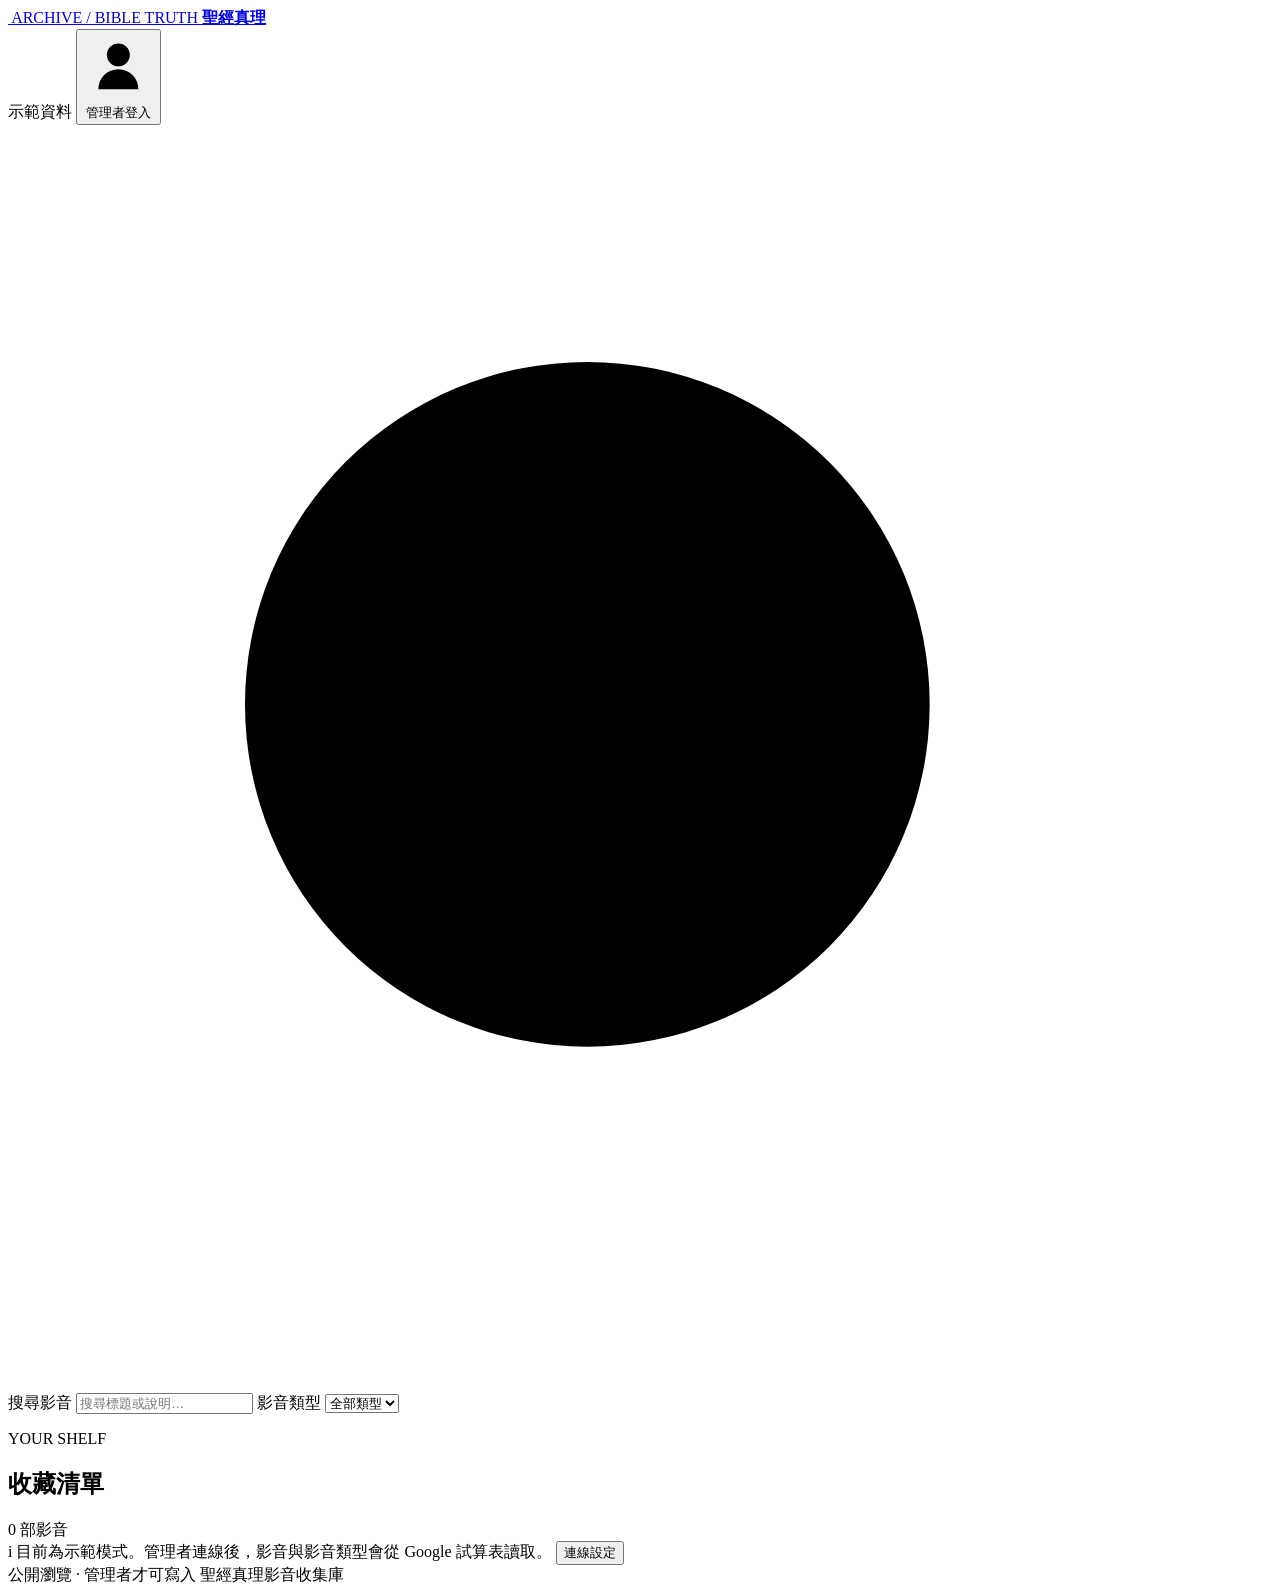
==== index.html @ e0e0f23d "Add files via upload" ====
<!doctype html>
<html lang="zh-Hant">
  <head>
    <meta charset="UTF-8" />
    <meta name="viewport" content="width=device-width, initial-scale=1.0" />
    <meta name="description" content="聖經真理影音收集庫：公開瀏覽、搜尋與依影音類型整理。" />
    <title>聖經真理</title>
    <link rel="preconnect" href="https://fonts.googleapis.com" />
    <link rel="preconnect" href="https://fonts.gstatic.com" crossorigin />
    <link href="https://fonts.googleapis.com/css2?family=Noto+Sans+TC:wght@400;500;600;700&family=Noto+Serif+TC:wght@500;600;700;900&display=swap" rel="stylesheet" />
    <link rel="stylesheet" href="./styles.css" />
    <script src="./app.js" defer></script>
  </head>
  <body>
    <div class="app-shell">
      <header class="topbar">
        <a class="brand" href="./" aria-label="回到聖經真理首頁">
          <img class="brand-mark" src="/manus-storage/church-logo_2bdca3e7.webp" data-fallback="./assets/church-logo.webp" onerror="if (this.dataset.fallback) { this.src = this.dataset.fallback; delete this.dataset.fallback; }" alt="" aria-hidden="true" />
          <span class="brand-text">
            <span class="eyebrow">ARCHIVE / BIBLE TRUTH</span>
            <strong>聖經真理</strong>
          </span>
        </a>
        <div class="top-actions">
          <span id="connectionState" class="status-pill"><span class="status-dot"></span>示範資料</span>
          <button id="loginButton" class="button button-quiet" type="button">
            <svg aria-hidden="true" viewBox="0 0 24 24"><path d="M12 12a4 4 0 1 0 0-8 4 4 0 0 0 0 8Zm7 8a7 7 0 0 0-14 0" /></svg>
            管理者登入
          </button>
          <div id="adminActions" class="admin-actions" hidden>
            <span id="adminName" class="admin-name"></span>
            <button id="logoutButton" class="button button-quiet" type="button">登出</button>
          </div>
        </div>
      </header>

      <main>
        <section class="toolbar" aria-label="影音搜尋與篩選">
          <label class="search-field">
            <svg aria-hidden="true" viewBox="0 0 24 24"><circle cx="11" cy="11" r="6.5" /><path d="m16 16 5 5" /></svg>
            <span class="sr-only">搜尋影音</span>
            <input id="searchInput" type="search" autocomplete="off" placeholder="搜尋標題或說明…" />
          </label>
          <label class="type-field">
            <span class="field-label">影音類型</span>
            <select id="typeFilter" aria-label="依影音類型篩選">
              <option value="all">全部類型</option>
            </select>
          </label>
          <button id="addTypeButton" class="button button-outline admin-only" type="button" hidden>＋ 新增類型</button>
        </section>

        <section class="collection-header">
          <div>
            <p class="eyebrow">YOUR SHELF</p>
            <h2>收藏清單</h2>
          </div>
          <div class="collection-meta">
            <span id="collectionCount">0 部影音</span>
            <button id="addMediaButton" class="button button-primary admin-only" type="button" hidden>＋ 新增影音</button>
          </div>
        </section>

        <div id="demoNotice" class="demo-notice" role="status">
          <span class="notice-icon">i</span>
          <span>目前為示範模式。管理者連線後，影音與影音類型會從 Google 試算表讀取。</span>
          <button id="openSettingsButton" class="text-button" type="button">連線設定</button>
        </div>

        <section id="mediaGrid" class="media-list" aria-live="polite"></section>
      </main>

      <footer class="footer">
        <span>公開瀏覽 · 管理者才可寫入</span>
        <span>聖經真理影音收集庫</span>
      </footer>
    </div>

    <div id="modalBackdrop" class="modal-backdrop" hidden>
      <div id="loginModal" class="modal" role="dialog" aria-modal="true" aria-labelledby="loginTitle" hidden>
        <button class="modal-close" data-close-modal aria-label="關閉">×</button>
        <p class="eyebrow accent">MANAGER ACCESS</p>
        <h2 id="loginTitle">管理者登入</h2>
        <p class="modal-intro">登入後才能新增影音與影音類型。管理者名單由 Google 試算表的 <code>Admins</code> 工作表控制。</p>
        <div id="googleSignInButton" class="google-sign-in"></div>
        <div id="loginMessage" class="inline-message" role="status"></div>
        <details class="connection-details" open>
          <summary>第一次使用？先設定連線</summary>
          <div class="form-stack compact-stack">
            <label>Apps Script Web App URL<input id="appsScriptUrlInput" type="url" placeholder="https://script.google.com/macros/s/…/exec" /></label>
            <label>Google OAuth Client ID<input id="googleClientIdInput" type="text" placeholder="1234567890-abc…apps.googleusercontent.com" /></label>
            <button id="saveSettingsButton" class="button button-outline" type="button">儲存連線設定並讀取</button>
            <p class="helper-text">只使用正式 <code>/exec</code> 網址。這兩項設定保存在本瀏覽器，不會寫入公開程式碼。</p>
          </div>
        </details>
        <div class="preview-login">
          <span>本機預覽用</span>
          <button id="demoAdminButton" class="text-button" type="button">進入示範管理者模式</button>
        </div>
      </div>

      <div id="mediaModal" class="modal" role="dialog" aria-modal="true" aria-labelledby="mediaTitle" hidden>
        <button class="modal-close" data-close-modal aria-label="關閉">×</button>
        <p class="eyebrow accent">ADD TO SHELF</p>
        <h2 id="mediaTitle">新增影音</h2>
        <form id="mediaForm" class="form-stack">
          <label>影音網址<span class="required">*</span><input name="url" required type="url" placeholder="https://www.youtube.com/watch?v=…" /><span id="mediaUrlStatus" class="helper-text" role="status"></span></label>
          <label>影音標題<span class="required">*</span><input name="title" required maxlength="120" placeholder="輸入網址後自動帶入，也可自行修改" /></label>
          <label>縮圖網址<input name="thumbnail" type="url" placeholder="輸入影音網址後自動帶入" /><span id="mediaThumbnailStatus" class="helper-text" role="status"></span></label>
          <label>影音類型<span class="required">*</span><select name="type" id="mediaTypeInput" required></select></label>
          <label>簡短說明<textarea name="description" maxlength="300" rows="3" placeholder="輸入 YouTube 網址後自動帶入影片說明，也可自行修改"></textarea><span id="mediaDescriptionStatus" class="helper-text" role="status"></span></label>
          <div class="form-actions"><button class="button button-outline" data-close-modal type="button">取消</button><button id="mediaSubmitButton" class="button button-primary" type="submit">儲存影音</button></div>
        </form>
      </div>

      <div id="typeModal" class="modal" role="dialog" aria-modal="true" aria-labelledby="typeTitle" hidden>
        <button class="modal-close" data-close-modal aria-label="關閉">×</button>
        <p class="eyebrow accent">CATEGORY MANAGEMENT</p>
        <h2 id="typeTitle">新增影音類型</h2>
        <form id="typeForm" class="form-stack">
          <label>類型名稱<span class="required">*</span><input name="name" required maxlength="40" placeholder="例如：主日講道" /></label>
          <div class="form-actions"><button class="button button-outline" data-close-modal type="button">取消</button><button id="typeSubmitButton" class="button button-primary" type="submit">新增類型</button></div>
        </form>
        <div class="type-management">
          <p class="section-label">現有影音類型</p>
          <div id="typeList" class="type-list" aria-live="polite"></div>
        </div>
      </div>
    </div>

    <div id="toast" class="toast" role="status" aria-live="polite"></div>
  </body>
</html>
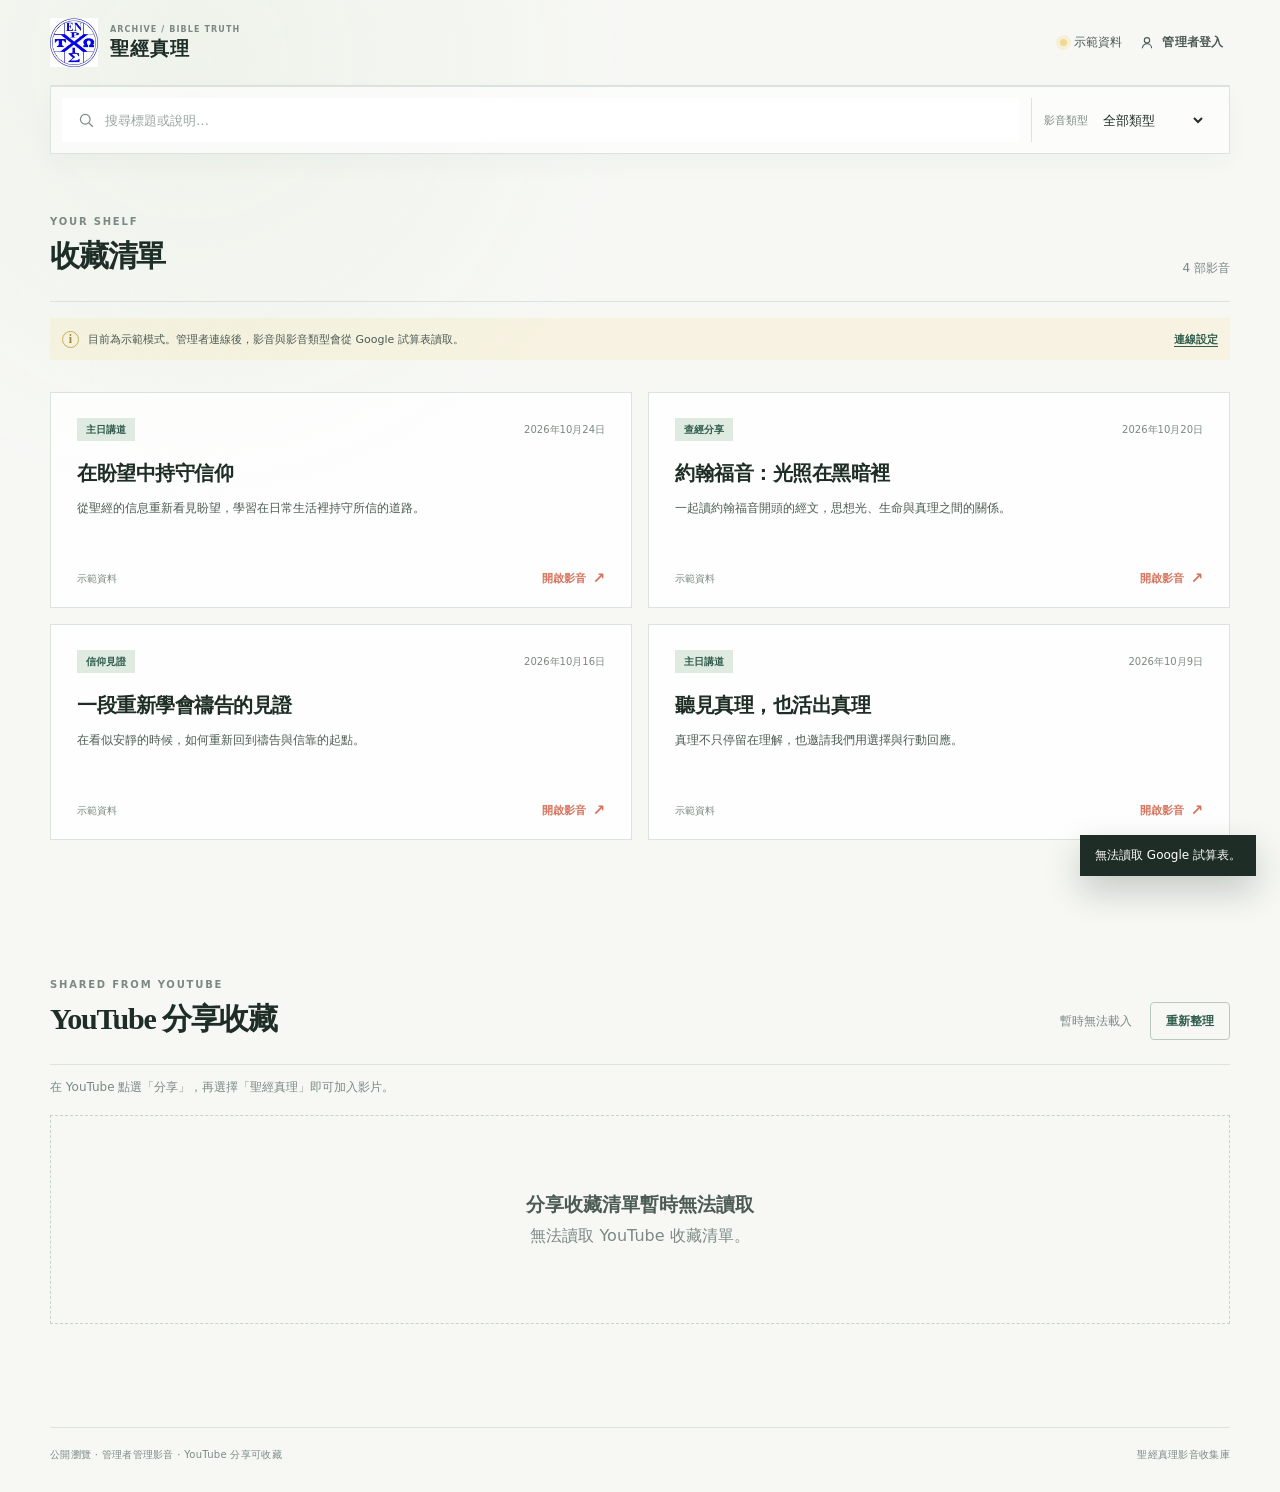
==== commit 62e39051: "Add YouTube share target to PWA" ====
--- a/index.html
+++ b/index.html
@@ -5,6 +5,9 @@
     <meta name="viewport" content="width=device-width, initial-scale=1.0" />
     <meta name="description" content="聖經真理影音收集庫：公開瀏覽、搜尋與依影音類型整理。" />
     <title>聖經真理</title>
+    <meta name="theme-color" content="#2f5c4c" />
+    <link rel="manifest" href="./manifest.json" />
+    <link rel="icon" href="./icons/icon-192.png" type="image/png" />
     <link rel="preconnect" href="https://fonts.googleapis.com" />
     <link rel="preconnect" href="https://fonts.gstatic.com" crossorigin />
     <link href="https://fonts.googleapis.com/css2?family=Noto+Sans+TC:wght@400;500;600;700&family=Noto+Serif+TC:wght@500;600;700;900&display=swap" rel="stylesheet" />
@@ -12,10 +15,10 @@
     <script src="./app.js" defer></script>
   </head>
   <body>
-    <div class="app-shell">
+      <div class="app-shell">
       <header class="topbar">
         <a class="brand" href="./" aria-label="回到聖經真理首頁">
-          <img class="brand-mark" src="/manus-storage/church-logo_2bdca3e7.webp" data-fallback="./assets/church-logo.webp" onerror="if (this.dataset.fallback) { this.src = this.dataset.fallback; delete this.dataset.fallback; }" alt="" aria-hidden="true" />
+          <img class="brand-mark" src="./assets/church-logo.webp" alt="" aria-hidden="true" />
           <span class="brand-text">
             <span class="eyebrow">ARCHIVE / BIBLE TRUTH</span>
             <strong>聖經真理</strong>
@@ -68,10 +71,25 @@
         </div>
 
         <section id="mediaGrid" class="media-list" aria-live="polite"></section>
+
+        <section class="youtube-share-section" aria-labelledby="youtubeShareHeading">
+          <div class="collection-header">
+            <div>
+              <p class="eyebrow">SHARED FROM YOUTUBE</p>
+              <h2 id="youtubeShareHeading">YouTube 分享收藏</h2>
+            </div>
+            <div class="collection-meta">
+              <span id="youtubeShareCount">載入中…</span>
+              <button id="youtubeShareRefresh" class="button button-outline" type="button">重新整理</button>
+            </div>
+          </div>
+          <p class="youtube-share-note">在 YouTube 點選「分享」，再選擇「聖經真理」即可加入影片。</p>
+          <section id="youtubeShareGrid" class="media-list" aria-live="polite"></section>
+        </section>
       </main>
 
       <footer class="footer">
-        <span>公開瀏覽 · 管理者才可寫入</span>
+        <span>公開瀏覽 · 管理者管理影音 · YouTube 分享可收藏</span>
         <span>聖經真理影音收集庫</span>
       </footer>
     </div>
--- a/styles.css
+++ b/styles.css
@@ -0,0 +1,180 @@
+:root {
+  --ink: #1f2d27;
+  --ink-soft: #4c5b54;
+  --muted: #7c8982;
+  --line: #dce3de;
+  --paper: #f7f8f4;
+  --surface: #ffffff;
+  --sage: #dfeae1;
+  --sage-deep: #2f5c4c;
+  --coral: #d7735d;
+  --yellow: #f0d98c;
+  --shadow: 0 20px 50px rgba(26, 53, 42, 0.08);
+  font-family: "Noto Sans TC", system-ui, sans-serif;
+  color: var(--ink);
+  background: var(--paper);
+}
+
+* { box-sizing: border-box; }
+html { min-width: 320px; background: var(--paper); }
+body { margin: 0; min-height: 100vh; background: radial-gradient(circle at 15% 4%, #eef3eb 0, transparent 28rem), var(--paper); }
+button, input, select, textarea { font: inherit; }
+button, a { -webkit-tap-highlight-color: transparent; }
+button { cursor: pointer; }
+button:focus-visible, a:focus-visible, input:focus-visible, select:focus-visible, textarea:focus-visible { outline: 3px solid rgba(215, 115, 93, 0.35); outline-offset: 3px; }
+[hidden] { display: none !important; }
+
+.app-shell { width: min(1180px, calc(100% - 56px)); margin: 0 auto; }
+.topbar { min-height: 86px; display: flex; align-items: center; justify-content: space-between; gap: 24px; border-bottom: 1px solid var(--line); }
+.brand { display: inline-flex; align-items: center; gap: 12px; color: inherit; text-decoration: none; }
+.brand-mark { display: block; flex: 0 0 auto; width: 48px; height: 49px; object-fit: contain; }
+.brand-text { display: flex; flex-direction: column; line-height: 1.15; }
+.brand-text strong { font-family: "Noto Serif TC", serif; font-size: 19px; letter-spacing: 0.06em; }
+.eyebrow { margin: 0 0 9px; color: var(--muted); font-size: 10px; font-weight: 700; letter-spacing: 0.18em; }
+.brand-text .eyebrow { margin-bottom: 4px; font-size: 8px; letter-spacing: 0.14em; }
+.accent { color: var(--coral); }
+.top-actions, .admin-actions { display: flex; align-items: center; gap: 10px; }
+.status-pill { display: inline-flex; align-items: center; gap: 7px; color: var(--ink-soft); font-size: 12px; }
+.status-dot { width: 7px; height: 7px; border-radius: 50%; background: var(--yellow); box-shadow: 0 0 0 4px rgba(240, 217, 140, 0.28); }
+.status-pill.connected .status-dot { background: #56a57a; box-shadow: 0 0 0 4px rgba(86, 165, 122, 0.18); }
+.button { display: inline-flex; align-items: center; justify-content: center; gap: 7px; min-height: 38px; padding: 0 15px; border: 1px solid transparent; border-radius: 4px; font-size: 12px; font-weight: 700; letter-spacing: 0.01em; transition: transform 160ms ease, background 160ms ease, border-color 160ms ease; }
+.button:hover { transform: translateY(-1px); }
+.button svg { width: 16px; height: 16px; fill: none; stroke: currentColor; stroke-width: 1.7; }
+.button-primary { color: #fff; background: var(--sage-deep); }
+.button-primary:hover { background: #234c3d; }
+.button-outline { color: var(--sage-deep); border-color: #b8cabc; background: transparent; }
+.button-outline:hover { background: var(--sage); }
+.button-quiet { color: var(--ink-soft); background: transparent; border-color: transparent; padding-right: 6px; padding-left: 6px; }
+.button-quiet:hover { color: var(--sage-deep); background: rgba(223, 234, 225, 0.65); }
+.admin-name { max-width: 140px; overflow: hidden; color: var(--sage-deep); font-size: 12px; font-weight: 700; text-overflow: ellipsis; white-space: nowrap; }
+
+.hero-section { display: flex; align-items: flex-end; justify-content: space-between; gap: 40px; min-height: 344px; padding: 76px 0 65px; }
+.hero-copy { max-width: 750px; }
+.hero-copy h1 { margin: 0; font-family: "Noto Serif TC", serif; font-size: clamp(46px, 7.4vw, 90px); font-weight: 900; letter-spacing: -0.08em; line-height: 1.09; }
+.hero-copy h1 em { color: var(--sage-deep); font-style: normal; }
+.hero-lede { max-width: 440px; margin: 28px 0 0 7px; color: var(--ink-soft); font-size: 14px; line-height: 1.9; }
+.hero-note { display: flex; align-items: flex-start; gap: 13px; min-width: 132px; padding-bottom: 4px; color: var(--coral); font-family: "Noto Serif TC", serif; font-size: 13px; line-height: 1.75; transform: rotate(-4deg); }
+.note-line { display: block; width: 27px; height: 1px; margin-top: 9px; background: var(--coral); }
+
+.toolbar { display: flex; align-items: stretch; gap: 12px; padding: 11px; border: 1px solid var(--line); background: rgba(255, 255, 255, 0.64); box-shadow: 0 10px 24px rgba(44, 70, 58, 0.03); }
+.search-field { display: flex; align-items: center; flex: 1; min-width: 180px; gap: 10px; padding: 0 14px; background: var(--surface); border: 1px solid transparent; }
+.search-field:focus-within { border-color: #aac2b0; }
+.search-field svg { width: 18px; height: 18px; flex: 0 0 auto; fill: none; stroke: var(--muted); stroke-width: 1.6; }
+.search-field input { width: 100%; height: 42px; padding: 0; border: 0; outline: none; color: var(--ink); background: transparent; font-size: 13px; }
+.search-field input::placeholder { color: #9ba6a0; }
+.type-field { display: flex; align-items: center; gap: 8px; padding: 0 12px; border-left: 1px solid var(--line); }
+.field-label { color: var(--muted); font-size: 11px; white-space: nowrap; }
+.type-field select, .form-stack select { min-width: 110px; height: 40px; padding: 0 25px 0 3px; border: 0; color: var(--ink); background: transparent; outline: 0; font-size: 13px; }
+.toolbar .button { align-self: center; white-space: nowrap; }
+
+.collection-header { display: flex; align-items: flex-end; justify-content: space-between; gap: 24px; padding: 62px 0 24px; border-bottom: 1px solid var(--line); }
+.collection-header h2 { margin: 0; font-family: "Noto Serif TC", serif; font-size: 30px; letter-spacing: -0.04em; }
+.collection-meta { display: flex; align-items: center; gap: 18px; color: var(--muted); font-size: 12px; }
+
+.demo-notice { display: flex; align-items: center; gap: 9px; min-height: 42px; margin: 16px 0 14px; padding: 0 12px; color: var(--ink-soft); background: rgba(240, 217, 140, 0.18); font-size: 11px; }
+.notice-icon { display: grid; place-items: center; width: 17px; height: 17px; flex: 0 0 auto; border: 1px solid #c8ad58; border-radius: 50%; color: #a1822e; font-family: serif; font-size: 12px; font-weight: 700; }
+.text-button { margin-left: auto; padding: 0; border: 0; color: var(--sage-deep); background: transparent; font-size: 11px; font-weight: 700; text-decoration: underline; text-underline-offset: 3px; }
+.text-button:hover { color: var(--coral); }
+
+.media-list { display: grid; grid-template-columns: repeat(2, minmax(0, 1fr)); gap: 16px; padding: 18px 0 75px; }
+.media-card { display: flex; flex-direction: column; min-height: 216px; padding: 25px 26px 21px; border: 1px solid var(--line); background: rgba(255, 255, 255, 0.82); transition: transform 180ms ease, box-shadow 180ms ease, border-color 180ms ease; }
+.media-card:hover { border-color: #b7ccbc; box-shadow: var(--shadow); transform: translateY(-3px); }
+.media-thumb { display: block; overflow: hidden; aspect-ratio: 16 / 9; margin: -25px -26px 20px; background: #e7eee9; }
+.media-thumb-link { color: inherit; cursor: pointer; }
+.media-thumb-link img { transition: transform 180ms ease; }
+.media-thumb-link:hover img { transform: scale(1.025); }
+.media-thumb img { display: block; width: 100%; height: 100%; object-fit: cover; }
+.card-topline { display: flex; align-items: center; justify-content: space-between; gap: 14px; }
+.type-tag { display: inline-flex; align-items: center; min-height: 23px; padding: 0 9px; color: var(--sage-deep); background: var(--sage); font-size: 10px; font-weight: 700; }
+.card-date { color: var(--muted); font-size: 10px; }
+.media-card h3 { margin: 18px 0 10px; font-family: "Noto Serif TC", serif; font-size: 20px; line-height: 1.45; letter-spacing: -0.025em; }
+.media-card p { display: -webkit-box; overflow: hidden; margin: 0; color: var(--ink-soft); font-size: 12px; line-height: 1.75; -webkit-box-orient: vertical; -webkit-line-clamp: 2; line-clamp: 2; }
+.card-footer { display: flex; align-items: center; justify-content: space-between; gap: 10px; margin-top: auto; padding-top: 22px; }
+.card-actions { display: inline-flex; align-items: center; gap: 12px; }
+.card-source { color: var(--muted); font-size: 10px; }
+.card-edit { padding: 4px 0; border: 0; color: var(--sage-deep); background: transparent; font-size: 11px; font-weight: 700; }
+.card-edit:hover { color: var(--coral); }
+.card-edit:disabled { opacity: 0.55; cursor: wait; }
+.card-delete { padding: 4px 0; border: 0; color: var(--muted); background: transparent; font-size: 11px; font-weight: 700; }
+.card-delete:hover { color: var(--coral); }
+.card-delete:disabled { opacity: 0.55; cursor: wait; }
+.watch-link { display: inline-flex; align-items: center; gap: 6px; color: var(--coral); font-size: 11px; font-weight: 700; text-decoration: none; }
+.watch-link::after { content: "↗"; font-size: 15px; line-height: 1; }
+.empty-state { grid-column: 1 / -1; padding: 76px 24px; border: 1px dashed #c6d3ca; color: var(--muted); text-align: center; }
+.empty-state strong { display: block; margin-bottom: 8px; color: var(--ink-soft); font-family: "Noto Serif TC", serif; font-size: 19px; }
+
+.footer { display: flex; justify-content: space-between; gap: 20px; padding: 20px 0 30px; border-top: 1px solid var(--line); color: var(--muted); font-size: 10px; letter-spacing: 0.03em; }
+.sr-only { position: absolute; width: 1px; height: 1px; padding: 0; overflow: hidden; clip: rect(0, 0, 0, 0); white-space: nowrap; border: 0; }
+
+.modal-backdrop { position: fixed; z-index: 20; inset: 0; display: grid; place-items: center; padding: 22px; background: rgba(24, 41, 33, 0.42); backdrop-filter: blur(5px); }
+.modal { position: relative; width: min(100%, 470px); max-height: calc(100vh - 44px); overflow: auto; padding: 35px; background: var(--surface); box-shadow: 0 30px 70px rgba(17, 33, 26, 0.25); }
+.modal h2 { margin: 0; font-family: "Noto Serif TC", serif; font-size: 28px; letter-spacing: -0.04em; }
+.modal-intro { margin: 12px 0 24px; color: var(--ink-soft); font-size: 12px; line-height: 1.8; }
+.modal-close { position: absolute; top: 15px; right: 17px; width: 30px; height: 30px; padding: 0; border: 0; color: var(--muted); background: transparent; font-size: 25px; font-weight: 300; line-height: 1; }
+.google-sign-in { min-height: 40px; margin: 0 0 11px; }
+.inline-message { min-height: 18px; margin: 8px 0; color: var(--coral); font-size: 11px; line-height: 1.6; }
+.connection-details { margin-top: 18px; border-top: 1px solid var(--line); padding-top: 17px; }
+.connection-details summary { color: var(--sage-deep); cursor: pointer; font-size: 12px; font-weight: 700; }
+.form-stack { display: grid; gap: 15px; margin-top: 18px; }
+.compact-stack { gap: 10px; }
+.form-stack label { display: grid; gap: 7px; color: var(--ink-soft); font-size: 11px; font-weight: 700; }
+.form-stack input, .form-stack textarea { width: 100%; padding: 11px 12px; border: 1px solid var(--line); border-radius: 2px; color: var(--ink); background: #fbfcfa; outline: none; font-size: 13px; font-weight: 400; }
+.form-stack input:focus, .form-stack textarea:focus, .form-stack select:focus { border-color: #8cad98; box-shadow: 0 0 0 3px rgba(140, 173, 152, 0.14); }
+.form-stack textarea { resize: vertical; line-height: 1.6; }
+.form-stack select { width: 100%; height: 42px; padding: 0 10px; border: 1px solid var(--line); background: #fbfcfa; }
+.required { color: var(--coral); }
+.helper-text { margin: 0; color: var(--muted); font-size: 10px; line-height: 1.6; }
+.form-actions { display: flex; justify-content: flex-end; gap: 9px; margin-top: 4px; }
+.preview-login { display: flex; align-items: center; justify-content: space-between; gap: 10px; margin-top: 25px; padding-top: 14px; border-top: 1px solid var(--line); color: var(--muted); font-size: 10px; }
+.preview-login .text-button { margin-left: 0; }
+.type-management { margin-top: 25px; border-top: 1px solid var(--line); padding-top: 17px; }
+.section-label { margin: 0 0 9px; color: var(--muted); font-size: 10px; font-weight: 700; letter-spacing: 0.08em; }
+.type-list { display: grid; gap: 7px; }
+.type-row { display: flex; align-items: center; justify-content: space-between; gap: 12px; min-height: 34px; padding: 0 10px; border: 1px solid var(--line); color: var(--ink-soft); background: #fbfcfa; font-size: 12px; }
+.type-row-actions { display: inline-flex; align-items: center; gap: 12px; }
+.type-edit { padding: 4px 0; border: 0; color: var(--sage-deep); background: transparent; font-size: 11px; font-weight: 700; }
+.type-edit:hover { color: var(--coral); }
+.type-edit:disabled { opacity: 0.55; cursor: wait; }
+.type-delete { padding: 4px 0; border: 0; color: var(--muted); background: transparent; font-size: 11px; font-weight: 700; }
+.type-delete:hover { color: var(--coral); }
+.type-delete:disabled { opacity: 0.55; cursor: wait; }
+code { padding: 2px 4px; color: var(--sage-deep); background: var(--sage); font-family: ui-monospace, monospace; font-size: 0.9em; }
+.toast { position: fixed; z-index: 30; right: 24px; bottom: 24px; max-width: min(340px, calc(100% - 48px)); padding: 12px 15px; color: #fff; background: var(--ink); box-shadow: 0 15px 35px rgba(20, 38, 29, 0.22); font-size: 12px; opacity: 0; pointer-events: none; transform: translateY(10px); transition: opacity 180ms ease, transform 180ms ease; }
+.toast.show { opacity: 1; transform: translateY(0); }
+
+@media (max-width: 760px) {
+  .app-shell { width: min(100% - 32px, 600px); }
+  .topbar { min-height: 74px; }
+  .top-actions { gap: 5px; }
+  .status-pill { display: none; }
+  .button-quiet { font-size: 11px; }
+  .hero-section { display: block; min-height: auto; padding: 58px 0 48px; }
+  .hero-copy h1 { font-size: clamp(44px, 14vw, 70px); }
+  .hero-lede { margin-top: 22px; font-size: 13px; }
+  .hero-note { margin: 31px 0 0 7px; }
+  .toolbar { display: grid; grid-template-columns: 1fr 1fr; }
+  .search-field { grid-column: 1 / -1; }
+  .type-field { border-left: 0; border-top: 1px solid var(--line); }
+  .toolbar .button { min-height: 40px; }
+  .collection-header { align-items: flex-start; padding-top: 44px; }
+  .collection-meta { flex-direction: column; align-items: flex-end; gap: 12px; }
+  .media-list { grid-template-columns: 1fr; }
+  .footer { display: block; line-height: 1.8; }
+  .footer span { display: block; }
+  .footer span + span { margin-top: 4px; }
+}
+
+.youtube-share-section { margin-top: 10px; padding-bottom: 28px; }
+.youtube-share-section .collection-header { padding-top: 54px; }
+.youtube-share-note { margin: 12px 0 0; color: var(--muted); font-size: 12px; line-height: 1.7; }
+
+@media (max-width: 460px) {
+  .brand-mark { width: 42px; height: 43px; }
+  .brand-text .eyebrow { display: none; }
+  .brand-text strong { font-size: 17px; }
+  .admin-name { display: none; }
+  .hero-copy h1 { letter-spacing: -0.1em; }
+  .demo-notice { align-items: flex-start; padding: 11px 12px; line-height: 1.6; }
+  .demo-notice .text-button { align-self: center; }
+  .modal { padding: 28px 22px; }
+}
